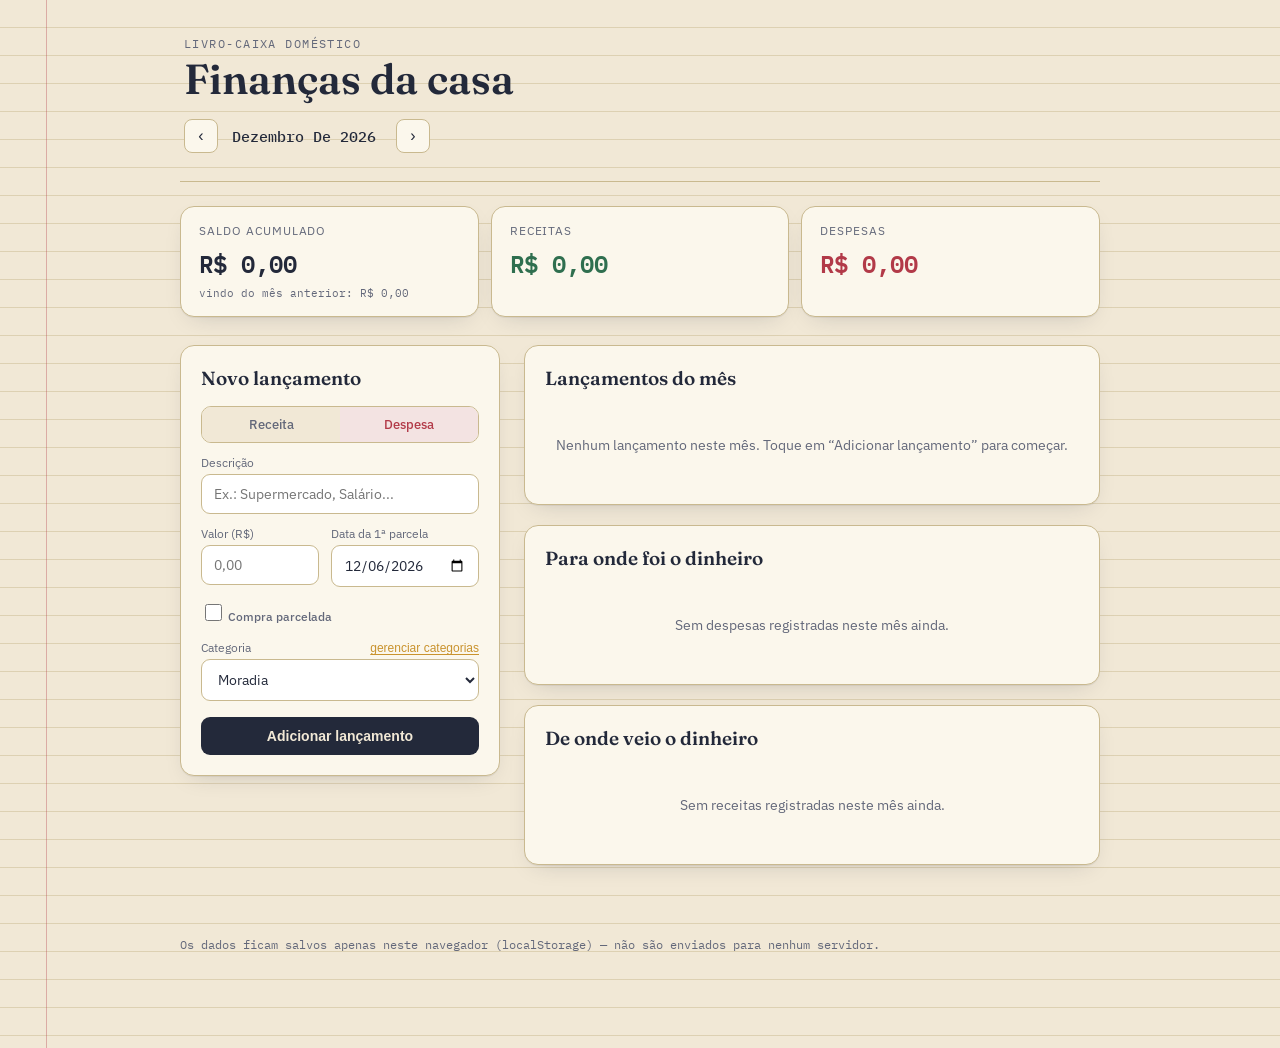
==== index.html @ a24b2033 "Rename financas-casa.html to index.html" ====
<!DOCTYPE html>
<html lang="pt-BR">
<head>
<meta charset="UTF-8">
<meta name="viewport" content="width=device-width, initial-scale=1.0">
<title>Livro-Caixa — Finanças da Casa</title>
<link rel="preconnect" href="https://fonts.googleapis.com">
<link href="https://fonts.googleapis.com/css2?family=Fraunces:opsz,wght@9..144,400;9..144,500;9..144,600;9..144,700&family=IBM+Plex+Mono:wght@400;500;600&family=IBM+Plex+Sans:wght@400;500;600&display=swap" rel="stylesheet">
<style>
  :root{
    --paper: #f1e8d6;
    --paper-deep: #e9dcc0;
    --rule: #c9b98f;
    --ink: #23293a;
    --ink-soft: #63687a;
    --card: #fbf7ec;
    --green: #2f6f4f;
    --green-soft: #e2ede4;
    --red: #b23a48;
    --red-soft: #f3e3e2;
    --gold: #c9932e;
    --shadow: 0 1px 0 rgba(35,41,58,0.06), 0 8px 24px -12px rgba(35,41,58,0.25);
    --radius: 14px;
  }

  *{ box-sizing: border-box; }

  html,body{
    margin:0; padding:0;
    background: var(--paper);
    color: var(--ink);
    font-family: 'IBM Plex Sans', sans-serif;
    -webkit-font-smoothing: antialiased;
  }

  body{
    background-image:
      linear-gradient(90deg, transparent 0, transparent 46px, rgba(178,58,72,0.35) 46px, rgba(178,58,72,0.35) 47px, transparent 47px),
      repeating-linear-gradient(180deg, transparent, transparent 27px, var(--rule) 28px);
    background-attachment: local;
    min-height: 100vh;
    padding-bottom: 96px;
  }

  .wrap{
    max-width: 960px;
    margin: 0 auto;
    padding: 28px 20px 40px;
  }

  header.hero{
    padding: 8px 4px 28px;
    border-bottom: 1px solid var(--rule);
    margin-bottom: 24px;
  }

  .eyebrow{
    font-family: 'IBM Plex Mono', monospace;
    font-size: 12px;
    letter-spacing: 0.12em;
    text-transform: uppercase;
    color: var(--ink-soft);
    margin: 0 0 6px;
  }

  h1{
    font-family: 'Fraunces', serif;
    font-optical-sizing: auto;
    font-weight: 600;
    font-size: clamp(28px, 5vw, 42px);
    margin: 0 0 18px;
    line-height: 1.05;
  }

  .month-switch{
    display: flex;
    align-items: center;
    gap: 14px;
    font-family: 'IBM Plex Mono', monospace;
  }

  .month-switch button{
    width: 34px; height: 34px;
    border-radius: 8px;
    border: 1px solid var(--rule);
    background: var(--card);
    color: var(--ink);
    font-size: 16px;
    cursor: pointer;
    display: flex; align-items:center; justify-content:center;
    transition: background .15s ease, transform .1s ease;
  }
  .month-switch button:hover{ background: var(--paper-deep); }
  .month-switch button:active{ transform: scale(0.94); }

  .month-label{
    font-size: 15px;
    font-weight: 500;
    text-transform: capitalize;
    min-width: 150px;
  }

  .summary-row{
    display: grid;
    grid-template-columns: repeat(3, 1fr);
    gap: 12px;
    margin-bottom: 28px;
  }

  .sum-card{
    background: var(--card);
    border: 1px solid var(--rule);
    border-radius: var(--radius);
    padding: 16px 18px;
    box-shadow: var(--shadow);
  }

  .sum-card .label{
    font-size: 12px;
    color: var(--ink-soft);
    text-transform: uppercase;
    letter-spacing: 0.08em;
    margin-bottom: 6px;
  }

  .sum-card .value{
    font-family: 'IBM Plex Mono', monospace;
    font-weight: 600;
    font-size: clamp(18px, 3.2vw, 24px);
    font-variant-numeric: tabular-nums;
    white-space: nowrap;
  }

  .sum-card.saldo .value{ color: var(--ink); }
  .sum-card .sub{
    font-size: 11px;
    color: var(--ink-soft);
    margin-top: 4px;
    font-family: 'IBM Plex Mono', monospace;
  }
  .sum-card.receitas .value{ color: var(--green); }
  .sum-card.despesas .value{ color: var(--red); }

  .layout{
    display: grid;
    grid-template-columns: 1fr;
    gap: 24px;
  }

  .panel{
    background: var(--card);
    border: 1px solid var(--rule);
    border-radius: var(--radius);
    box-shadow: var(--shadow);
    padding: 20px;
  }

  .panel h2{
    font-family: 'Fraunces', serif;
    font-weight: 600;
    font-size: 19px;
    margin: 0 0 16px;
  }

  form{ display: flex; flex-direction: column; gap: 12px; }

  .type-toggle{
    display: flex;
    border: 1px solid var(--rule);
    border-radius: 10px;
    overflow: hidden;
  }
  .type-toggle label{
    flex: 1;
    text-align: center;
    padding: 9px 0;
    font-size: 13px;
    font-weight: 500;
    cursor: pointer;
    color: var(--ink-soft);
    background: var(--paper);
    transition: background .15s ease, color .15s ease;
  }
  .type-toggle input{ display:none; }
  .type-toggle input:checked + label.tl-receita{ background: var(--green-soft); color: var(--green); }
  .type-toggle input:checked + label.tl-despesa{ background: var(--red-soft); color: var(--red); }

  .field label{
    display:block;
    font-size: 12px;
    color: var(--ink-soft);
    margin-bottom: 4px;
  }

  .field input, .field select{
    width: 100%;
    padding: 10px 12px;
    border-radius: 9px;
    border: 1px solid var(--rule);
    background: #fff;
    font-family: 'IBM Plex Sans', sans-serif;
    font-size: 14px;
    color: var(--ink);
  }
  .field input:focus, .field select:focus{
    outline: 2px solid var(--gold);
    outline-offset: 1px;
  }

  .row2{ display: grid; grid-template-columns: 1fr 1fr; gap: 12px; }

  .checkbox-field{
    flex-direction: row;
    align-items: center;
  }
  .checkbox-label{
    display: flex;
    align-items: center;
    gap: 8px;
    font-size: 14px;
    font-weight: 500;
    cursor: pointer;
    color: var(--ink);
  }
  .checkbox-label input[type="checkbox"]{
    width: 17px; height: 17px;
    accent-color: var(--ink);
    cursor: pointer;
  }

  .field-hint{
    display: block;
    font-size: 11px;
    color: var(--ink-soft);
    margin-top: 4px;
  }

  .parcela-preview{
    font-family: 'IBM Plex Mono', monospace;
    font-size: 14px;
    font-weight: 600;
    color: var(--gold);
    padding: 10px 0 0;
  }

  .parcela-note{
    font-size: 11px;
    color: var(--ink-soft);
    margin: -4px 0 0;
  }

  .tag-parcela{
    background: var(--red-soft);
    color: var(--red);
    font-weight: 600;
  }

  .label-row{
    display: flex;
    justify-content: space-between;
    align-items: baseline;
    margin-bottom: 4px;
  }
  .label-row label{ margin-bottom: 0; }

  .link-btn{
    border: none;
    background: transparent;
    color: var(--gold);
    font-size: 12px;
    font-weight: 500;
    cursor: pointer;
    padding: 0;
    text-decoration: underline;
    text-underline-offset: 2px;
  }
  .link-btn:hover{ color: var(--red); }

  .cat-list{ list-style: none; margin: 0; padding: 0; }
  .cat-row{
    display: flex;
    justify-content: space-between;
    align-items: center;
    gap: 10px;
    padding: 10px 0;
    border-bottom: 1px dashed var(--rule);
  }
  .cat-row:last-child{ border-bottom: none; }
  .cat-row .cat-info .cat-nome{ font-size: 14px; font-weight: 500; }
  .cat-row .cat-info .cat-desc{ font-size: 12px; color: var(--ink-soft); margin-top: 2px; }

  .btn-add{
    margin-top: 4px;
    padding: 11px 0;
    border: none;
    border-radius: 9px;
    background: var(--ink);
    color: var(--paper);
    font-weight: 600;
    font-size: 14px;
    cursor: pointer;
    transition: opacity .15s ease;
  }
  .btn-add:hover{ opacity: 0.88; }

  .ledger-list{ list-style: none; margin: 0; padding: 0; }

  .ledger-row{
    display: grid;
    grid-template-columns: 1fr auto auto;
    align-items: center;
    gap: 10px;
    padding: 12px 0;
    border-bottom: 1px dashed var(--rule);
  }
  .ledger-row:last-child{ border-bottom: none; }

  .ledger-main .desc{ font-size: 14px; font-weight: 500; }
  .ledger-main .meta{
    font-size: 12px;
    color: var(--ink-soft);
    margin-top: 2px;
    display: flex;
    gap: 8px;
    align-items: center;
  }

  .tag{
    display:inline-block;
    padding: 2px 8px;
    border-radius: 100px;
    background: var(--paper-deep);
    font-family: 'IBM Plex Mono', monospace;
    font-size: 11px;
  }

  .ledger-amount{
    font-family: 'IBM Plex Mono', monospace;
    font-weight: 600;
    font-variant-numeric: tabular-nums;
    text-align: right;
    white-space: nowrap;
    font-size: 14px;
  }
  .ledger-amount.receita{ color: var(--green); }
  .ledger-amount.despesa{ color: var(--red); }

  .del-btn{
    border: none;
    background: transparent;
    color: var(--ink-soft);
    cursor: pointer;
    font-size: 16px;
    width: 28px; height: 28px;
    border-radius: 6px;
  }
  .del-btn:hover{ background: var(--red-soft); color: var(--red); }

  .empty-state{
    text-align: center;
    padding: 30px 10px;
    color: var(--ink-soft);
    font-size: 14px;
  }

  .breakdown-row{ margin-bottom: 12px; }
  .breakdown-row .bd-top{
    display: flex;
    justify-content: space-between;
    font-size: 13px;
    margin-bottom: 5px;
  }
  .bd-top .amt{ font-family: 'IBM Plex Mono', monospace; font-variant-numeric: tabular-nums; }
  .bar-track{
    height: 8px;
    background: var(--paper-deep);
    border-radius: 100px;
    overflow: hidden;
  }
  .bar-fill{
    height: 100%;
    background: linear-gradient(90deg, var(--gold), var(--red));
    border-radius: 100px;
  }
  .bar-fill.income{
    background: linear-gradient(90deg, #8fbf9f, var(--green));
  }

  /* Mobile FAB + sheet */
  .fab{
    display: none;
  }

  @media (max-width: 760px){
    .summary-row{ grid-template-columns: 1fr; }
    .layout{ grid-template-columns: 1fr; }
    .row2{ grid-template-columns: 1fr; }

    #form-panel{
      position: fixed;
      left: 0; right: 0; bottom: 0;
      max-height: 82vh;
      overflow-y: auto;
      border-radius: 20px 20px 0 0;
      transform: translateY(105%);
      transition: transform .25s ease;
      z-index: 40;
      box-shadow: 0 -8px 30px rgba(0,0,0,0.25);
    }
    #form-panel.open{ transform: translateY(0); }

    .sheet-backdrop{
      display: none;
      position: fixed; inset: 0;
      background: rgba(35,41,58,0.4);
      z-index: 30;
    }
    .sheet-backdrop.open{ display: block; }

    .sheet-handle{
      width: 40px; height: 4px;
      background: var(--rule);
      border-radius: 100px;
      margin: 0 auto 14px;
    }
    .sheet-close{
      position: absolute;
      top: 14px; right: 16px;
      border: none;
      background: transparent;
      font-size: 20px;
      color: var(--ink-soft);
      cursor: pointer;
    }

    .fab{
      display: flex;
      align-items: center; justify-content: center;
      position: fixed;
      right: 20px; bottom: 22px;
      width: 58px; height: 58px;
      border-radius: 50%;
      background: var(--ink);
      color: var(--paper);
      font-size: 28px;
      border: none;
      box-shadow: 0 10px 24px -6px rgba(35,41,58,0.5);
      cursor: pointer;
      z-index: 20;
    }
  }

  @media (min-width: 761px){
    .layout{ grid-template-columns: 320px 1fr; align-items: start; }
    #form-panel{ position: sticky; top: 20px; }
    .sheet-handle, .sheet-close, .sheet-backdrop{ display: none; }
  }

  footer{
    max-width: 960px;
    margin: 32px auto 0;
    padding: 0 20px;
    font-size: 12px;
    color: var(--ink-soft);
    font-family: 'IBM Plex Mono', monospace;
  }
</style>
</head>
<body>

<div class="wrap">
  <header class="hero">
    <p class="eyebrow">Livro-caixa doméstico</p>
    <h1>Finanças da casa</h1>
    <div class="month-switch">
      <button id="prevMonth" aria-label="Mês anterior">‹</button>
      <span class="month-label" id="monthLabel">—</span>
      <button id="nextMonth" aria-label="Próximo mês">›</button>
    </div>
  </header>

  <section class="summary-row">
    <div class="sum-card saldo">
      <div class="label">Saldo acumulado</div>
      <div class="value" id="valSaldo">R$ 0,00</div>
      <div class="sub" id="saldoSub"></div>
    </div>
    <div class="sum-card receitas">
      <div class="label">Receitas</div>
      <div class="value" id="valReceitas">R$ 0,00</div>
    </div>
    <div class="sum-card despesas">
      <div class="label">Despesas</div>
      <div class="value" id="valDespesas">R$ 0,00</div>
    </div>
  </section>

  <div class="layout">
    <div class="panel" id="form-panel">
      <button class="sheet-close" id="sheetClose" aria-label="Fechar">✕</button>
      <div class="sheet-handle"></div>
      <h2>Novo lançamento</h2>
      <form id="txForm">
        <div class="type-toggle">
          <input type="radio" name="tipo" id="tipoReceita" value="receita">
          <label class="tl-receita" for="tipoReceita">Receita</label>
          <input type="radio" name="tipo" id="tipoDespesa" value="despesa" checked>
          <label class="tl-despesa" for="tipoDespesa">Despesa</label>
        </div>

        <div class="field">
          <label for="desc">Descrição</label>
          <input type="text" id="desc" placeholder="Ex.: Supermercado, Salário..." required>
        </div>

        <div class="row2">
          <div class="field">
            <label for="valor">Valor (R$)</label>
            <input type="number" id="valor" min="0.01" step="0.01" placeholder="0,00" required>
            <span class="field-hint" id="valorHint"></span>
          </div>
          <div class="field">
            <label for="data">Data da 1ª parcela</label>
            <input type="date" id="data" required>
          </div>
        </div>

        <div class="field checkbox-field" id="parcelaToggleWrap">
          <label class="checkbox-label">
            <input type="checkbox" id="isParcelado">
            <span id="parcelaLabelText">Compra parcelada</span>
          </label>
        </div>

        <div class="row2" id="parcelaFields" style="display:none;">
          <div class="field">
            <label for="numParcelas">Número de parcelas</label>
            <input type="number" id="numParcelas" min="2" max="48" step="1" value="2">
          </div>
          <div class="field">
            <label>Valor de cada parcela</label>
            <div class="parcela-preview" id="parcelaPreview">—</div>
          </div>
        </div>
        <p class="parcela-note" id="parcelaNote" style="display:none;">As parcelas serão lançadas automaticamente nos meses seguintes.</p>

        <div class="field">
          <div class="label-row">
            <label for="categoria">Categoria</label>
            <button type="button" class="link-btn" id="openCatManager">gerenciar categorias</button>
          </div>
          <select id="categoria"></select>
        </div>

        <button type="submit" class="btn-add">Adicionar lançamento</button>
      </form>
    </div>

    <div>
      <div class="panel" style="margin-bottom:20px;">
        <h2>Lançamentos do mês</h2>
        <ul class="ledger-list" id="ledgerList"></ul>
        <div class="empty-state" id="emptyState" style="display:none;">
          Nenhum lançamento neste mês. Toque em “Adicionar lançamento” para começar.
        </div>
      </div>

      <div class="panel">
        <h2>Para onde foi o dinheiro</h2>
        <div id="breakdown"></div>
        <div class="empty-state" id="emptyBreakdown" style="display:none;">
          Sem despesas registradas neste mês ainda.
        </div>
      </div>

      <div class="panel" style="margin-top:20px;">
        <h2>De onde veio o dinheiro</h2>
        <div id="breakdownReceitas"></div>
        <div class="empty-state" id="emptyBreakdownReceitas" style="display:none;">
          Sem receitas registradas neste mês ainda.
        </div>
      </div>

      <div class="panel" id="catManagerPanel" style="display:none; margin-top:20px;">
        <h2>Categorias cadastradas</h2>
        <form id="catForm" style="display:flex; gap:10px; align-items:end; margin-bottom:16px;">
          <div class="field" style="flex:1;">
            <label for="catNome">Nome</label>
            <input type="text" id="catNome" placeholder="Ex.: Pets" required>
          </div>
          <button type="submit" class="btn-add" style="width:auto; padding:11px 18px; white-space:nowrap;">Adicionar</button>
        </form>
        <ul class="cat-list" id="catList"></ul>
      </div>
    </div>
  </div>

</div>

<div class="sheet-backdrop" id="backdrop"></div>
<button class="fab" id="fabAdd" aria-label="Adicionar lançamento">+</button>

<footer>
  Os dados ficam salvos apenas neste navegador (localStorage) — não são enviados para nenhum servidor.
</footer>

<script>
(function(){
  const STORAGE_KEY = 'household-ledger-transactions-v1';
  const CAT_STORAGE_KEY = 'household-ledger-categories-v1';
  const monthNames = ['janeiro','fevereiro','março','abril','maio','junho','julho','agosto','setembro','outubro','novembro','dezembro'];

  const DEFAULT_CATEGORIES = [
    'Moradia', 'Alimentação', 'Transporte', 'Saúde', 'Lazer',
    'Educação', 'Contas fixas', 'Salário', 'Outros'
  ];

  let transactions = loadData();
  let categories = loadCategories();
  let currentDate = new Date();
  currentDate.setDate(1);

  function loadCategories(){
    try{
      const raw = localStorage.getItem(CAT_STORAGE_KEY);
      if(raw) return JSON.parse(raw);
      const seeded = DEFAULT_CATEGORIES.map((nome,i) => ({ id: 'c' + i, nome }));
      localStorage.setItem(CAT_STORAGE_KEY, JSON.stringify(seeded));
      return seeded;
    }catch(e){
      console.error('Erro ao ler categorias:', e);
      return DEFAULT_CATEGORIES.map((nome,i) => ({ id: 'c' + i, nome }));
    }
  }

  function saveCategories(){
    try{
      localStorage.setItem(CAT_STORAGE_KEY, JSON.stringify(categories));
    }catch(e){
      console.error('Erro ao salvar categorias:', e);
    }
  }

  function renderCategorySelect(){
    const select = document.getElementById('categoria');
    const prevValue = select.value;
    select.innerHTML = '';
    categories.forEach(c => {
      const opt = document.createElement('option');
      opt.value = c.nome;
      opt.textContent = c.nome;
      select.appendChild(opt);
    });
    if(categories.some(c => c.nome === prevValue)){
      select.value = prevValue;
    }
  }

  function renderCategoryManager(){
    const list = document.getElementById('catList');
    list.innerHTML = '';
    categories.forEach(c => {
      const li = document.createElement('li');
      li.className = 'cat-row';
      li.innerHTML = `
        <div class="cat-info">
          <div class="cat-nome">${escapeHtml(c.nome)}</div>
        </div>
        <button type="button" class="del-btn" data-catid="${c.id}" aria-label="Excluir categoria">🗑</button>
      `;
      list.appendChild(li);
    });
  }

  function loadData(){
    try{
      const raw = localStorage.getItem(STORAGE_KEY);
      return raw ? JSON.parse(raw) : [];
    }catch(e){
      console.error('Erro ao ler dados salvos:', e);
      return [];
    }
  }

  function saveData(){
    try{
      localStorage.setItem(STORAGE_KEY, JSON.stringify(transactions));
    }catch(e){
      console.error('Erro ao salvar dados:', e);
      alert('Não foi possível salvar os dados neste navegador.');
    }
  }

  function fmtBRL(n){
    return n.toLocaleString('pt-BR', { style:'currency', currency:'BRL' });
  }

  function monthKey(d){
    return d.getFullYear() + '-' + String(d.getMonth()+1).padStart(2,'0');
  }

  function txMonthKey(tx){
    return tx.data.slice(0,7);
  }

  function cumulativeBalanceUpTo(mKey){
    let total = 0;
    transactions.forEach(t => {
      if(txMonthKey(t) <= mKey){
        total += (t.tipo === 'receita' ? t.valor : -t.valor);
      }
    });
    return total;
  }

  function render(){
    const label = document.getElementById('monthLabel');
    label.textContent = monthNames[currentDate.getMonth()] + ' de ' + currentDate.getFullYear();

    const mKey = monthKey(currentDate);
    const monthTx = transactions
      .filter(t => txMonthKey(t) === mKey)
      .sort((a,b) => b.data.localeCompare(a.data));

    let receitas = 0, despesas = 0;
    monthTx.forEach(t => {
      if(t.tipo === 'receita') receitas += t.valor;
      else despesas += t.valor;
    });
    const netMes = receitas - despesas;
    const saldoAcumulado = cumulativeBalanceUpTo(mKey);
    const saldoAnterior = saldoAcumulado - netMes;

    document.getElementById('valReceitas').textContent = fmtBRL(receitas);
    document.getElementById('valDespesas').textContent = fmtBRL(despesas);
    const saldoEl = document.getElementById('valSaldo');
    saldoEl.textContent = fmtBRL(saldoAcumulado);
    saldoEl.style.color = saldoAcumulado < 0 ? 'var(--red)' : 'var(--ink)';

    const saldoSubEl = document.getElementById('saldoSub');
    saldoSubEl.textContent = 'vindo do mês anterior: ' + fmtBRL(saldoAnterior);

    const list = document.getElementById('ledgerList');
    list.innerHTML = '';
    document.getElementById('emptyState').style.display = monthTx.length ? 'none' : 'block';

    monthTx.forEach(t => {
      const li = document.createElement('li');
      li.className = 'ledger-row';
      const dataFmt = new Date(t.data + 'T00:00:00').toLocaleDateString('pt-BR', {day:'2-digit', month:'2-digit'});
      const parcelaTag = t.parcelaTotal ? `<span class="tag tag-parcela">${t.parcelaAtual}/${t.parcelaTotal}</span>` : '';
      li.innerHTML = `
        <div class="ledger-main">
          <div class="desc">${escapeHtml(t.descricao)}</div>
          <div class="meta"><span class="tag">${escapeHtml(t.categoria)}</span>${parcelaTag}<span>${dataFmt}</span></div>
        </div>
        <div class="ledger-amount ${t.tipo}">${t.tipo === 'despesa' ? '-' : '+'} ${fmtBRL(t.valor)}</div>
        <button class="del-btn" data-id="${t.id}" aria-label="Excluir lançamento">🗑</button>
      `;
      list.appendChild(li);
    });

    // spending breakdown (despesas only) — descrição - categoria
    const despesasList = monthTx
      .filter(t => t.tipo === 'despesa')
      .sort((a,b) => b.valor - a.valor);
    const bdEl = document.getElementById('breakdown');
    bdEl.innerHTML = '';
    document.getElementById('emptyBreakdown').style.display = despesasList.length ? 'none' : 'block';

    const maxVal = despesasList.length ? despesasList[0].valor : 1;
    despesasList.forEach(t => {
      const pct = Math.max(4, Math.round((t.valor / maxVal) * 100));
      const label = `${t.descricao} - ${t.categoria}`;
      const row = document.createElement('div');
      row.className = 'breakdown-row';
      row.innerHTML = `
        <div class="bd-top"><span>${escapeHtml(label)}</span><span class="amt">${fmtBRL(t.valor)}</span></div>
        <div class="bar-track"><div class="bar-fill" style="width:${pct}%"></div></div>
      `;
      bdEl.appendChild(row);
    });

    // income breakdown (receitas only) — descrição - categoria
    const receitasList = monthTx
      .filter(t => t.tipo === 'receita')
      .sort((a,b) => b.valor - a.valor);
    const bdRecEl = document.getElementById('breakdownReceitas');
    bdRecEl.innerHTML = '';
    document.getElementById('emptyBreakdownReceitas').style.display = receitasList.length ? 'none' : 'block';

    const maxValRec = receitasList.length ? receitasList[0].valor : 1;
    receitasList.forEach(t => {
      const pct = Math.max(4, Math.round((t.valor / maxValRec) * 100));
      const label = `${t.descricao} - ${t.categoria}`;
      const row = document.createElement('div');
      row.className = 'breakdown-row';
      row.innerHTML = `
        <div class="bd-top"><span>${escapeHtml(label)}</span><span class="amt">${fmtBRL(t.valor)}</span></div>
        <div class="bar-track"><div class="bar-fill income" style="width:${pct}%"></div></div>
      `;
      bdRecEl.appendChild(row);
    });
  }

  function escapeHtml(str){
    const div = document.createElement('div');
    div.textContent = str;
    return div.innerHTML;
  }

  // Month navigation
  document.getElementById('prevMonth').addEventListener('click', () => {
    currentDate.setMonth(currentDate.getMonth() - 1);
    render();
  });
  document.getElementById('nextMonth').addEventListener('click', () => {
    currentDate.setMonth(currentDate.getMonth() + 1);
    render();
  });

  // --- Parcelamento helpers ---
  function addMonthsClamped(dateStr, monthsToAdd){
    const [y, m, d] = dateStr.split('-').map(Number);
    const target = new Date(y, (m - 1) + monthsToAdd, 1);
    const daysInTarget = new Date(target.getFullYear(), target.getMonth() + 1, 0).getDate();
    target.setDate(Math.min(d, daysInTarget));
    return target.getFullYear() + '-' + String(target.getMonth()+1).padStart(2,'0') + '-' + String(target.getDate()).padStart(2,'0');
  }

  function splitInstallments(total, n){
    const cents = Math.round(total * 100);
    const base = Math.floor(cents / n);
    const remainder = cents - base * n;
    const values = [];
    for(let i = 0; i < n; i++){
      // spread the leftover cents across the first installments
      const v = base + (i < remainder ? 1 : 0);
      values.push(v / 100);
    }
    return values;
  }

  function genGroupId(){
    return 'g' + Date.now().toString(36) + Math.random().toString(36).slice(2,6);
  }

  function updateParcelaPreview(){
    const checked = document.getElementById('isParcelado').checked;
    const n = parseInt(document.getElementById('numParcelas').value, 10) || 0;
    const total = parseFloat(document.getElementById('valor').value) || 0;
    const preview = document.getElementById('parcelaPreview');
    const hint = document.getElementById('valorHint');
    const isDespesa = document.getElementById('tipoDespesa').checked;

    if(checked && n >= 2 && total > 0){
      const values = splitInstallments(total, n);
      preview.textContent = n + 'x de ' + fmtBRL(values[0]) + (values[0] !== values[values.length-1] ? ' (aprox.)' : '');
      hint.textContent = isDespesa ? 'Valor total da compra' : 'Valor total da venda/recebimento';
    } else {
      preview.textContent = '—';
      hint.textContent = '';
    }
  }

  function updateParcelaLabels(){
    const isDespesa = document.getElementById('tipoDespesa').checked;
    document.getElementById('parcelaLabelText').textContent = isDespesa ? 'Compra parcelada' : 'Recebimento parcelado (venda a prazo)';
  }

  document.getElementById('isParcelado').addEventListener('change', function(){
    document.getElementById('parcelaFields').style.display = this.checked ? 'grid' : 'none';
    document.getElementById('parcelaNote').style.display = this.checked ? 'block' : 'none';
    updateParcelaPreview();
  });
  document.getElementById('numParcelas').addEventListener('input', updateParcelaPreview);
  document.getElementById('valor').addEventListener('input', updateParcelaPreview);
  document.querySelectorAll('input[name="tipo"]').forEach(r => {
    r.addEventListener('change', function(){
      updateParcelaLabels();
      updateParcelaPreview();
    });
  });

  // Form submit
  document.getElementById('txForm').addEventListener('submit', function(e){
    e.preventDefault();
    const tipo = document.querySelector('input[name="tipo"]:checked').value;
    const descricao = document.getElementById('desc').value.trim();
    const valor = parseFloat(document.getElementById('valor').value);
    const data = document.getElementById('data').value;
    const categoria = document.getElementById('categoria').value;
    const isParcelado = document.getElementById('isParcelado').checked;
    const numParcelas = parseInt(document.getElementById('numParcelas').value, 10) || 0;

    if(!descricao || !valor || !data){ return; }

    if(isParcelado && numParcelas >= 2){
      const values = splitInstallments(valor, numParcelas);
      const grupoId = genGroupId();
      for(let i = 0; i < numParcelas; i++){
        transactions.push({
          id: Date.now().toString(36) + Math.random().toString(36).slice(2,6) + i,
          tipo, descricao, valor: values[i],
          data: addMonthsClamped(data, i),
          categoria,
          grupoId, parcelaAtual: i + 1, parcelaTotal: numParcelas
        });
      }
    } else {
      transactions.push({
        id: Date.now().toString(36) + Math.random().toString(36).slice(2,6),
        tipo, descricao, valor, data, categoria
      });
    }
    saveData();

    // jump view to the month of the new entry (1ª parcela)
    const [y,m] = data.split('-').map(Number);
    currentDate = new Date(y, m-1, 1);

    this.reset();
    document.getElementById('tipoDespesa').checked = true;
    document.getElementById('parcelaFields').style.display = 'none';
    document.getElementById('parcelaNote').style.display = 'none';
    document.getElementById('data').valueAsDate = new Date();
    updateParcelaLabels();
    updateParcelaPreview();
    closeSheet();
    render();
  });

  // Delete (parcela única ou série inteira)
  document.getElementById('ledgerList').addEventListener('click', function(e){
    const btn = e.target.closest('.del-btn');
    if(!btn) return;
    const id = btn.getAttribute('data-id');
    const tx = transactions.find(t => t.id === id);
    if(!tx) return;

    if(tx.grupoId){
      const excluirTudo = confirm(
        'Esta é a parcela ' + tx.parcelaAtual + ' de ' + tx.parcelaTotal + '.\n\n' +
        'Clique OK para excluir TODAS as parcelas desta compra, ou Cancelar para excluir apenas esta parcela.'
      );
      if(excluirTudo){
        transactions = transactions.filter(t => t.grupoId !== tx.grupoId);
      } else {
        transactions = transactions.filter(t => t.id !== id);
      }
    } else {
      transactions = transactions.filter(t => t.id !== id);
    }
    saveData();
    render();
  });

  // Mobile sheet handling
  const formPanel = document.getElementById('form-panel');
  const backdrop = document.getElementById('backdrop');
  function openSheet(){
    formPanel.classList.add('open');
    backdrop.classList.add('open');
  }
  function closeSheet(){
    formPanel.classList.remove('open');
    backdrop.classList.remove('open');
  }
  document.getElementById('fabAdd').addEventListener('click', openSheet);
  document.getElementById('sheetClose').addEventListener('click', closeSheet);
  backdrop.addEventListener('click', closeSheet);

  // Category manager toggle
  document.getElementById('openCatManager').addEventListener('click', function(){
    const panel = document.getElementById('catManagerPanel');
    const isOpen = panel.style.display !== 'none';
    panel.style.display = isOpen ? 'none' : 'block';
    if(!isOpen) panel.scrollIntoView({ behavior:'smooth', block:'nearest' });
  });

  // Add category
  document.getElementById('catForm').addEventListener('submit', function(e){
    e.preventDefault();
    const nomeInput = document.getElementById('catNome');
    const nome = nomeInput.value.trim();
    if(!nome) return;

    if(categories.some(c => c.nome.toLowerCase() === nome.toLowerCase())){
      alert('Já existe uma categoria com esse nome.');
      return;
    }

    categories.push({ id: 'c' + Date.now().toString(36) + Math.random().toString(36).slice(2,5), nome });
    saveCategories();
    renderCategorySelect();
    renderCategoryManager();
    this.reset();
    document.getElementById('categoria').value = nome;
  });

  // Delete category
  document.getElementById('catList').addEventListener('click', function(e){
    const btn = e.target.closest('.del-btn');
    if(!btn) return;
    const catId = btn.getAttribute('data-catid');
    const cat = categories.find(c => c.id === catId);
    if(!cat) return;

    const emUso = transactions.some(t => t.categoria === cat.nome);
    const msg = emUso
      ? `A categoria "${cat.nome}" está sendo usada em lançamentos existentes. Eles vão manter o nome da categoria, mas ela sairá da lista de opções. Excluir mesmo assim?`
      : `Excluir a categoria "${cat.nome}"?`;
    if(!confirm(msg)) return;

    categories = categories.filter(c => c.id !== catId);
    saveCategories();
    renderCategorySelect();
    renderCategoryManager();
    render();
  });

  // Default date field to today
  document.getElementById('data').valueAsDate = new Date();
  updateParcelaLabels();

  renderCategorySelect();
  renderCategoryManager();
  render();
})();
</script>

</body>
</html>
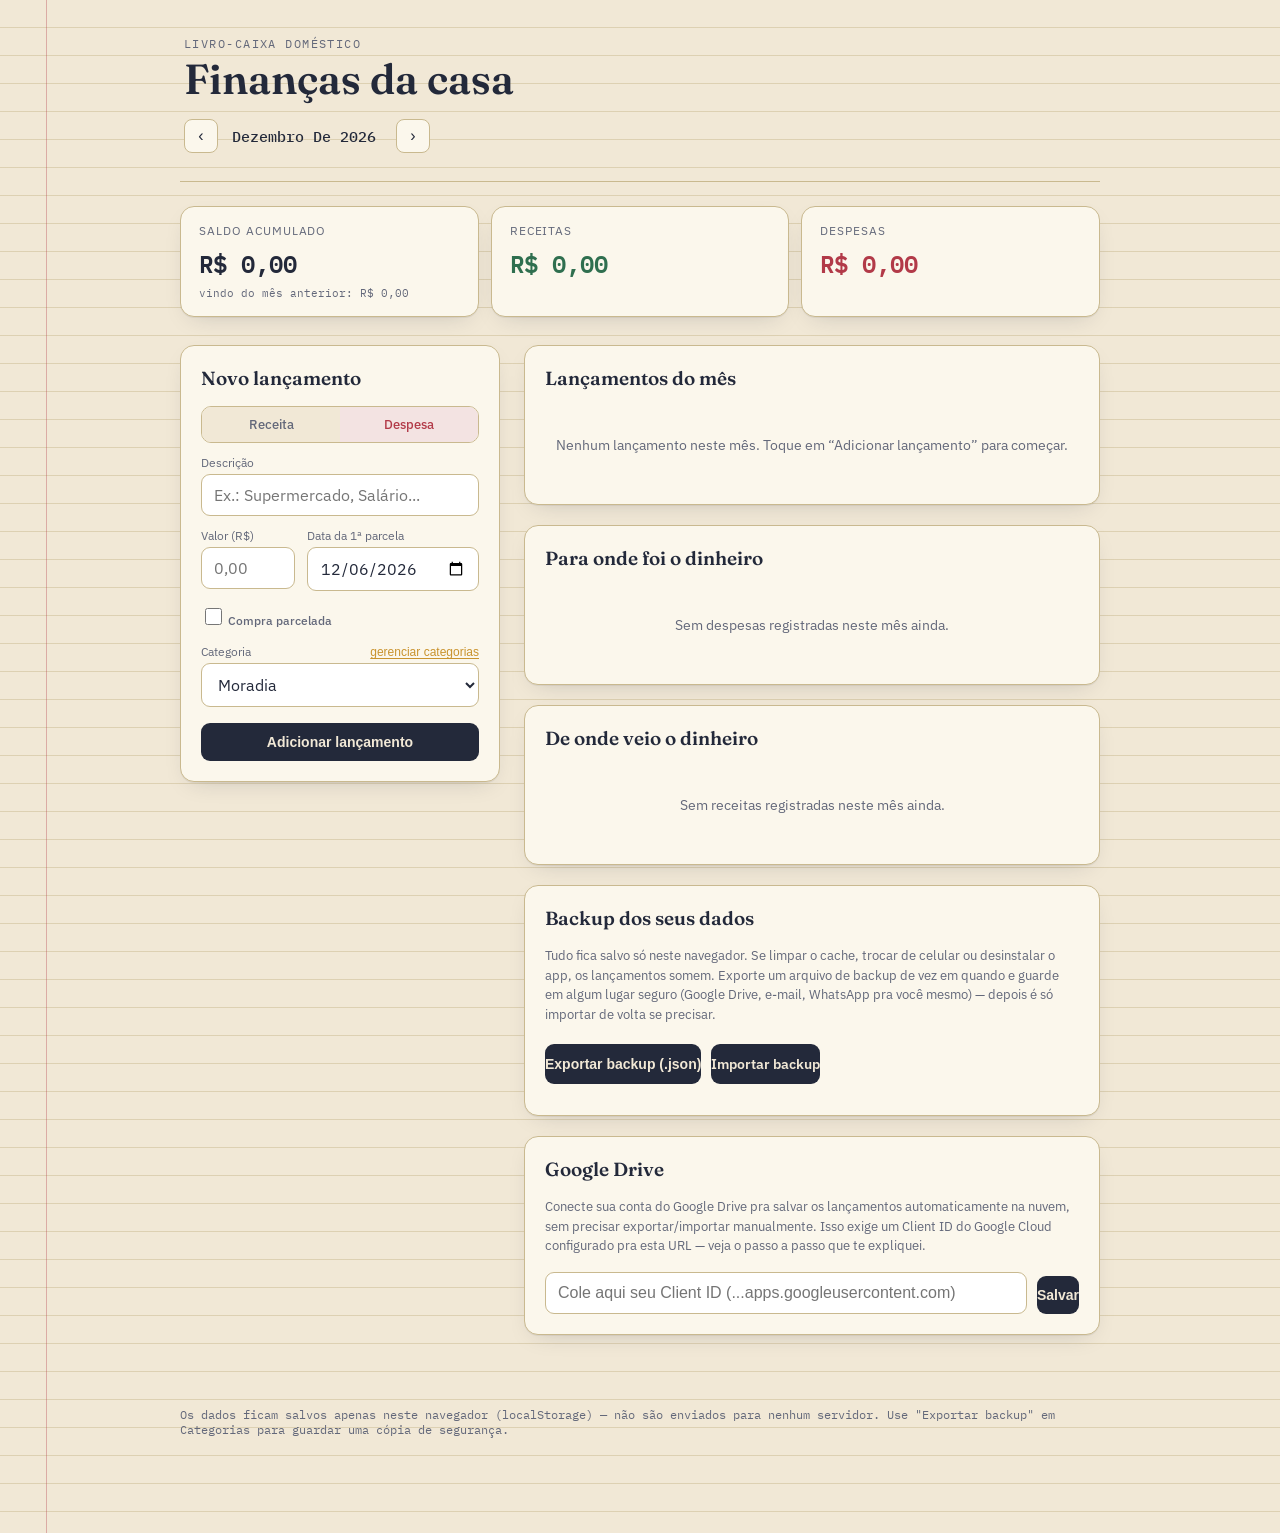
==== commit 701f052e: "Update index.html" ====
--- a/index.html
+++ b/index.html
@@ -199,7 +199,7 @@
     border: 1px solid var(--rule);
     background: #fff;
     font-family: 'IBM Plex Sans', sans-serif;
-    font-size: 14px;
+    font-size: 16px;
     color: var(--ink);
   }
   .field input:focus, .field select:focus{
@@ -288,6 +288,29 @@
   .cat-row:last-child{ border-bottom: none; }
   .cat-row .cat-info .cat-nome{ font-size: 14px; font-weight: 500; }
   .cat-row .cat-info .cat-desc{ font-size: 12px; color: var(--ink-soft); margin-top: 2px; }
+
+  .backup-text{
+    font-size: 13px;
+    color: var(--ink-soft);
+    line-height: 1.5;
+    margin: 0 0 16px;
+  }
+  .backup-actions{
+    display: flex;
+    flex-wrap: wrap;
+    gap: 10px;
+  }
+  .btn-inline{
+    width: auto;
+    padding: 11px 18px;
+    display: inline-flex;
+    align-items: center;
+    cursor: pointer;
+  }
+  .btn-secondary{
+    background: var(--paper-deep);
+    color: var(--ink);
+  }
 
   .btn-add{
     margin-top: 4px;
@@ -395,6 +418,9 @@
     .summary-row{ grid-template-columns: 1fr; }
     .layout{ grid-template-columns: 1fr; }
     .row2{ grid-template-columns: 1fr; }
+
+    .month-switch button{ width: 44px; height: 44px; font-size: 19px; }
+    .del-btn{ width: 38px; height: 38px; font-size: 18px; }
 
     #form-panel{
       position: fixed;
@@ -465,6 +491,7 @@
     font-family: 'IBM Plex Mono', monospace;
   }
 </style>
+<script src="https://accounts.google.com/gsi/client" async defer></script>
 </head>
 <body>
 
@@ -592,6 +619,52 @@
         </form>
         <ul class="cat-list" id="catList"></ul>
       </div>
+
+      <div class="panel" style="margin-top:20px;">
+        <h2>Backup dos seus dados</h2>
+        <p class="backup-text">
+          Tudo fica salvo só neste navegador. Se limpar o cache, trocar de celular ou desinstalar o app, os lançamentos somem. Exporte um arquivo de backup de vez em quando e guarde em algum lugar seguro (Google Drive, e-mail, WhatsApp pra você mesmo) — depois é só importar de volta se precisar.
+        </p>
+        <div class="backup-actions">
+          <button type="button" class="btn-add btn-inline" id="exportBackup">Exportar backup (.json)</button>
+          <label class="btn-add btn-inline btn-secondary" for="importBackup">
+            Importar backup
+          </label>
+          <input type="file" id="importBackup" accept="application/json" style="display:none;">
+        </div>
+        <p class="field-hint" id="backupStatus"></p>
+      </div>
+
+      <div class="panel" style="margin-top:20px;">
+        <h2>Google Drive</h2>
+
+        <div id="driveSetup">
+          <p class="backup-text">
+            Conecte sua conta do Google Drive pra salvar os lançamentos automaticamente na nuvem, sem precisar exportar/importar manualmente. Isso exige um Client ID do Google Cloud configurado pra esta URL — veja o passo a passo que te expliquei.
+          </p>
+          <div style="display:flex; gap:10px; flex-wrap:wrap;">
+            <input type="text" id="driveClientIdInput" placeholder="Cole aqui seu Client ID (...apps.googleusercontent.com)" style="flex:1; min-width:220px; padding:10px 12px; border-radius:9px; border:1px solid var(--rule); font-size:16px;">
+            <button type="button" class="btn-add btn-inline" id="saveClientId">Salvar</button>
+          </div>
+        </div>
+
+        <div id="driveConnected" style="display:none;">
+          <p class="backup-text" id="driveStatusText">Não conectado.</p>
+          <div class="backup-actions">
+            <button type="button" class="btn-add btn-inline" id="driveConnectBtn">Conectar ao Google Drive</button>
+            <button type="button" class="btn-add btn-inline btn-secondary" id="drivePushBtn" style="display:none;">Enviar para o Drive</button>
+            <button type="button" class="btn-add btn-inline btn-secondary" id="drivePullBtn" style="display:none;">Baixar do Drive</button>
+            <button type="button" class="btn-add btn-inline btn-secondary" id="driveDisconnectBtn" style="display:none;">Desconectar</button>
+          </div>
+          <label class="checkbox-label" style="margin-top:14px; display:none;" id="autoSyncWrap">
+            <input type="checkbox" id="autoSyncToggle">
+            Sincronizar automaticamente a cada alteração
+          </label>
+          <p style="margin-top:10px;">
+            <button type="button" class="link-btn" id="editClientId">trocar Client ID</button>
+          </p>
+        </div>
+      </div>
     </div>
   </div>
 
@@ -601,7 +674,7 @@
 <button class="fab" id="fabAdd" aria-label="Adicionar lançamento">+</button>
 
 <footer>
-  Os dados ficam salvos apenas neste navegador (localStorage) — não são enviados para nenhum servidor.
+  Os dados ficam salvos apenas neste navegador (localStorage) — não são enviados para nenhum servidor. Use "Exportar backup" em Categorias para guardar uma cópia de segurança.
 </footer>
 
 <script>
@@ -636,6 +709,7 @@
   function saveCategories(){
     try{
       localStorage.setItem(CAT_STORAGE_KEY, JSON.stringify(categories));
+      if(typeof scheduleAutoPush === 'function') scheduleAutoPush();
     }catch(e){
       console.error('Erro ao salvar categorias:', e);
     }
@@ -685,6 +759,7 @@
   function saveData(){
     try{
       localStorage.setItem(STORAGE_KEY, JSON.stringify(transactions));
+      if(typeof scheduleAutoPush === 'function') scheduleAutoPush();
     }catch(e){
       console.error('Erro ao salvar dados:', e);
       alert('Não foi possível salvar os dados neste navegador.');
@@ -1019,6 +1094,320 @@
     render();
   });
 
+  // Export backup
+  document.getElementById('exportBackup').addEventListener('click', function(){
+    const payload = {
+      app: 'financas-casa',
+      exportedAt: new Date().toISOString(),
+      transactions,
+      categories
+    };
+    const blob = new Blob([JSON.stringify(payload, null, 2)], { type: 'application/json' });
+    const url = URL.createObjectURL(blob);
+    const a = document.createElement('a');
+    const dateStr = new Date().toISOString().slice(0,10);
+    a.href = url;
+    a.download = `backup-financas-casa-${dateStr}.json`;
+    document.body.appendChild(a);
+    a.click();
+    document.body.removeChild(a);
+    URL.revokeObjectURL(url);
+    document.getElementById('backupStatus').textContent = 'Backup exportado agora há pouco. Guarde o arquivo em um lugar seguro.';
+  });
+
+  // Import backup
+  document.getElementById('importBackup').addEventListener('change', function(e){
+    const file = e.target.files[0];
+    if(!file) return;
+    const statusEl = document.getElementById('backupStatus');
+    const reader = new FileReader();
+    reader.onload = function(evt){
+      try{
+        const data = JSON.parse(evt.target.result);
+        if(!Array.isArray(data.transactions) || !Array.isArray(data.categories)){
+          throw new Error('formato inválido');
+        }
+        const quando = data.exportedAt ? new Date(data.exportedAt).toLocaleString('pt-BR') : 'data desconhecida';
+        const confirmMsg = `Esse backup tem ${data.transactions.length} lançamento(s) e foi exportado em ${quando}.\n\nIsso vai SUBSTITUIR todos os dados salvos neste navegador agora. Quer continuar?`;
+        if(!confirm(confirmMsg)){ e.target.value = ''; return; }
+
+        transactions = data.transactions;
+        categories = data.categories;
+        saveData();
+        saveCategories();
+        renderCategorySelect();
+        renderCategoryManager();
+        render();
+        statusEl.textContent = 'Backup importado com sucesso.';
+      }catch(err){
+        alert('Não foi possível ler esse arquivo. Verifique se é um backup .json exportado por este site.');
+      } finally {
+        e.target.value = '';
+      }
+    };
+    reader.readAsText(file);
+  });
+
+  // ===================== Google Drive sync =====================
+  const DRIVE_CLIENT_ID_KEY = 'household-ledger-drive-client-id';
+  const DRIVE_AUTO_SYNC_KEY = 'household-ledger-drive-autosync';
+  const DRIVE_FILE_NAME = 'financas-casa-backup.json';
+  const DRIVE_SCOPE = 'https://www.googleapis.com/auth/drive.file';
+
+  let driveClientId = localStorage.getItem(DRIVE_CLIENT_ID_KEY) || '';
+  let driveTokenClient = null;
+  let driveAccessToken = null;
+  let driveFileId = null;
+  let driveAutoSync = localStorage.getItem(DRIVE_AUTO_SYNC_KEY) === 'true';
+  let drivePushTimer = null;
+
+  function driveStatusEl(){ return document.getElementById('driveStatusText'); }
+
+  function renderDriveUI(){
+    const setupEl = document.getElementById('driveSetup');
+    const connectedEl = document.getElementById('driveConnected');
+
+    if(!driveClientId){
+      setupEl.style.display = 'block';
+      connectedEl.style.display = 'none';
+      return;
+    }
+    setupEl.style.display = 'none';
+    connectedEl.style.display = 'block';
+
+    const connectBtn = document.getElementById('driveConnectBtn');
+    const pushBtn = document.getElementById('drivePushBtn');
+    const pullBtn = document.getElementById('drivePullBtn');
+    const disconnectBtn = document.getElementById('driveDisconnectBtn');
+    const autoSyncWrap = document.getElementById('autoSyncWrap');
+    const autoSyncToggle = document.getElementById('autoSyncToggle');
+
+    if(driveAccessToken){
+      connectBtn.style.display = 'none';
+      pushBtn.style.display = 'inline-flex';
+      pullBtn.style.display = 'inline-flex';
+      disconnectBtn.style.display = 'inline-flex';
+      autoSyncWrap.style.display = 'flex';
+      autoSyncToggle.checked = driveAutoSync;
+    } else {
+      connectBtn.style.display = 'inline-flex';
+      pushBtn.style.display = 'none';
+      pullBtn.style.display = 'none';
+      disconnectBtn.style.display = 'none';
+      autoSyncWrap.style.display = 'none';
+    }
+  }
+
+  function setDriveStatus(text){
+    const el = driveStatusEl();
+    if(el) el.textContent = text;
+  }
+
+  function ensureGisLoaded(cb){
+    if(window.google && window.google.accounts && window.google.accounts.oauth2){ cb(); return; }
+    let tries = 0;
+    const iv = setInterval(() => {
+      tries++;
+      if(window.google && window.google.accounts && window.google.accounts.oauth2){
+        clearInterval(iv);
+        cb();
+      } else if(tries > 40){
+        clearInterval(iv);
+        setDriveStatus('Não foi possível carregar a biblioteca do Google. Verifique sua conexão e recarregue a página.');
+      }
+    }, 250);
+  }
+
+  function initDriveTokenClient(){
+    if(!driveClientId) return;
+    ensureGisLoaded(() => {
+      driveTokenClient = google.accounts.oauth2.initTokenClient({
+        client_id: driveClientId,
+        scope: DRIVE_SCOPE,
+        callback: handleDriveTokenResponse
+      });
+    });
+  }
+
+  function handleDriveTokenResponse(resp){
+    if(resp.error){
+      setDriveStatus('Não foi possível conectar: ' + resp.error + '. Tente novamente.');
+      driveAccessToken = null;
+      renderDriveUI();
+      return;
+    }
+    driveAccessToken = resp.access_token;
+    setDriveStatus('Conectado. Procurando seu backup no Drive...');
+    renderDriveUI();
+    driveFindOrPrepareFile();
+  }
+
+  async function driveApiFetch(url, options){
+    options = options || {};
+    options.headers = Object.assign({}, options.headers, {
+      'Authorization': 'Bearer ' + driveAccessToken
+    });
+    const res = await fetch(url, options);
+    if(res.status === 401){
+      driveAccessToken = null;
+      renderDriveUI();
+      setDriveStatus('Sua sessão do Drive expirou. Clique em "Conectar ao Google Drive" de novo.');
+      throw new Error('token expirado');
+    }
+    return res;
+  }
+
+  async function driveFindOrPrepareFile(){
+    try{
+      const q = encodeURIComponent(`name='${DRIVE_FILE_NAME}' and trashed=false`);
+      const res = await driveApiFetch(`https://www.googleapis.com/drive/v3/files?q=${q}&spaces=drive&fields=files(id,name,modifiedTime)`);
+      const data = await res.json();
+      if(data.files && data.files.length){
+        driveFileId = data.files[0].id;
+        setDriveStatus('Conectado. Backup encontrado no Drive (modificado em ' + new Date(data.files[0].modifiedTime).toLocaleString('pt-BR') + '). Use "Baixar do Drive" pra trazer esses dados, ou "Enviar para o Drive" pra subir os dados daqui.');
+      } else {
+        driveFileId = null;
+        setDriveStatus('Conectado. Nenhum backup encontrado ainda no Drive — clique em "Enviar para o Drive" pra criar o primeiro.');
+      }
+    }catch(err){
+      console.error(err);
+    }
+  }
+
+  async function driveCreateFile(content){
+    const metadata = { name: DRIVE_FILE_NAME, mimeType: 'application/json' };
+    const boundary = 'ledgerbound' + Date.now();
+    const body =
+      `--${boundary}\r\nContent-Type: application/json; charset=UTF-8\r\n\r\n${JSON.stringify(metadata)}\r\n` +
+      `--${boundary}\r\nContent-Type: application/json\r\n\r\n${content}\r\n` +
+      `--${boundary}--`;
+    const res = await driveApiFetch('https://www.googleapis.com/upload/drive/v3/files?uploadType=multipart&fields=id', {
+      method: 'POST',
+      headers: { 'Content-Type': `multipart/related; boundary=${boundary}` },
+      body
+    });
+    const data = await res.json();
+    return data.id;
+  }
+
+  async function driveUpdateFile(fileId, content){
+    await driveApiFetch(`https://www.googleapis.com/upload/drive/v3/files/${fileId}?uploadType=media`, {
+      method: 'PATCH',
+      headers: { 'Content-Type': 'application/json' },
+      body: content
+    });
+  }
+
+  async function drivePush(silent){
+    if(!driveAccessToken){ return; }
+    try{
+      const payload = JSON.stringify({
+        app: 'financas-casa',
+        exportedAt: new Date().toISOString(),
+        transactions,
+        categories
+      }, null, 2);
+
+      if(driveFileId){
+        await driveUpdateFile(driveFileId, payload);
+      } else {
+        driveFileId = await driveCreateFile(payload);
+      }
+      setDriveStatus('Sincronizado com o Drive às ' + new Date().toLocaleTimeString('pt-BR') + '.');
+    }catch(err){
+      console.error(err);
+      if(!silent) setDriveStatus('Não foi possível enviar para o Drive agora. Tente de novo em instantes.');
+    }
+  }
+
+  async function drivePull(){
+    if(!driveAccessToken) return;
+    if(!driveFileId){
+      alert('Ainda não existe nenhum backup no Drive pra baixar. Use "Enviar para o Drive" primeiro.');
+      return;
+    }
+    try{
+      const res = await driveApiFetch(`https://www.googleapis.com/drive/v3/files/${driveFileId}?alt=media`);
+      const data = await res.json();
+      if(!Array.isArray(data.transactions) || !Array.isArray(data.categories)){
+        throw new Error('formato inválido');
+      }
+      const confirmMsg = `O backup do Drive tem ${data.transactions.length} lançamento(s), exportado em ${data.exportedAt ? new Date(data.exportedAt).toLocaleString('pt-BR') : 'data desconhecida'}.\n\nIsso vai SUBSTITUIR os dados salvos neste navegador. Continuar?`;
+      if(!confirm(confirmMsg)) return;
+
+      transactions = data.transactions;
+      categories = data.categories;
+      saveData();
+      saveCategories();
+      renderCategorySelect();
+      renderCategoryManager();
+      render();
+      setDriveStatus('Dados baixados do Drive com sucesso.');
+    }catch(err){
+      console.error(err);
+      setDriveStatus('Não foi possível baixar o backup do Drive agora.');
+    }
+  }
+
+  function scheduleAutoPush(){
+    if(!driveAutoSync || !driveAccessToken) return;
+    clearTimeout(drivePushTimer);
+    drivePushTimer = setTimeout(() => drivePush(true), 1200);
+  }
+
+  document.getElementById('saveClientId').addEventListener('click', function(){
+    const val = document.getElementById('driveClientIdInput').value.trim();
+    if(!val){ return; }
+    driveClientId = val;
+    localStorage.setItem(DRIVE_CLIENT_ID_KEY, driveClientId);
+    renderDriveUI();
+    initDriveTokenClient();
+  });
+
+  document.getElementById('editClientId').addEventListener('click', function(){
+    driveClientId = '';
+    driveAccessToken = null;
+    driveFileId = null;
+    localStorage.removeItem(DRIVE_CLIENT_ID_KEY);
+    document.getElementById('driveClientIdInput').value = '';
+    renderDriveUI();
+  });
+
+  document.getElementById('driveConnectBtn').addEventListener('click', function(){
+    if(!driveTokenClient){ initDriveTokenClient(); }
+    setTimeout(() => {
+      if(driveTokenClient){
+        driveTokenClient.requestAccessToken({ prompt: driveAccessToken ? '' : 'consent' });
+      }
+    }, 300);
+  });
+
+  document.getElementById('drivePushBtn').addEventListener('click', () => drivePush(false));
+  document.getElementById('drivePullBtn').addEventListener('click', () => drivePull());
+
+  document.getElementById('driveDisconnectBtn').addEventListener('click', function(){
+    if(driveAccessToken && window.google && google.accounts && google.accounts.oauth2){
+      google.accounts.oauth2.revoke(driveAccessToken, () => {});
+    }
+    driveAccessToken = null;
+    driveFileId = null;
+    renderDriveUI();
+    setDriveStatus('Desconectado.');
+  });
+
+  document.getElementById('autoSyncToggle').addEventListener('change', function(){
+    driveAutoSync = this.checked;
+    localStorage.setItem(DRIVE_AUTO_SYNC_KEY, driveAutoSync ? 'true' : 'false');
+    if(driveAutoSync) drivePush(true);
+  });
+
+  if(driveClientId){
+    document.getElementById('driveClientIdInput').value = driveClientId;
+    initDriveTokenClient();
+  }
+  renderDriveUI();
+  // ===================== /Google Drive sync =====================
+
   // Default date field to today
   document.getElementById('data').valueAsDate = new Date();
   updateParcelaLabels();
